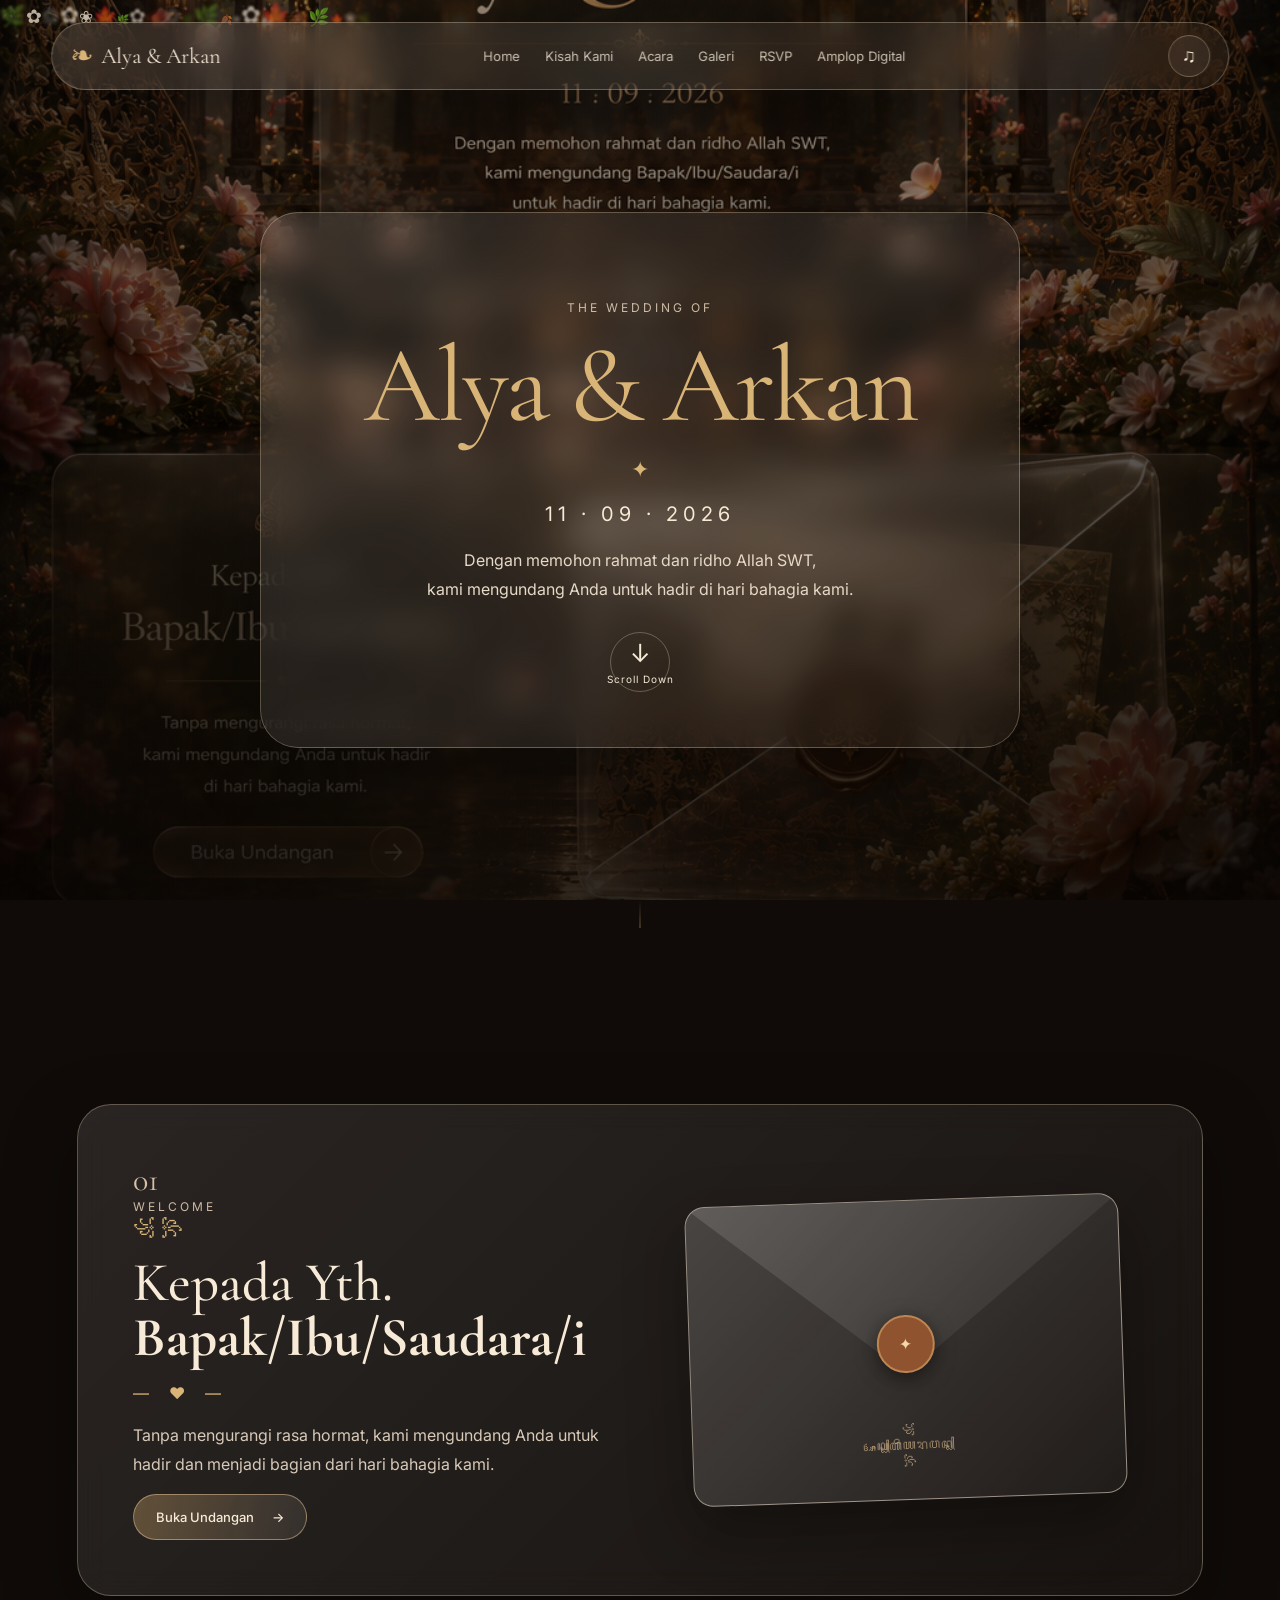
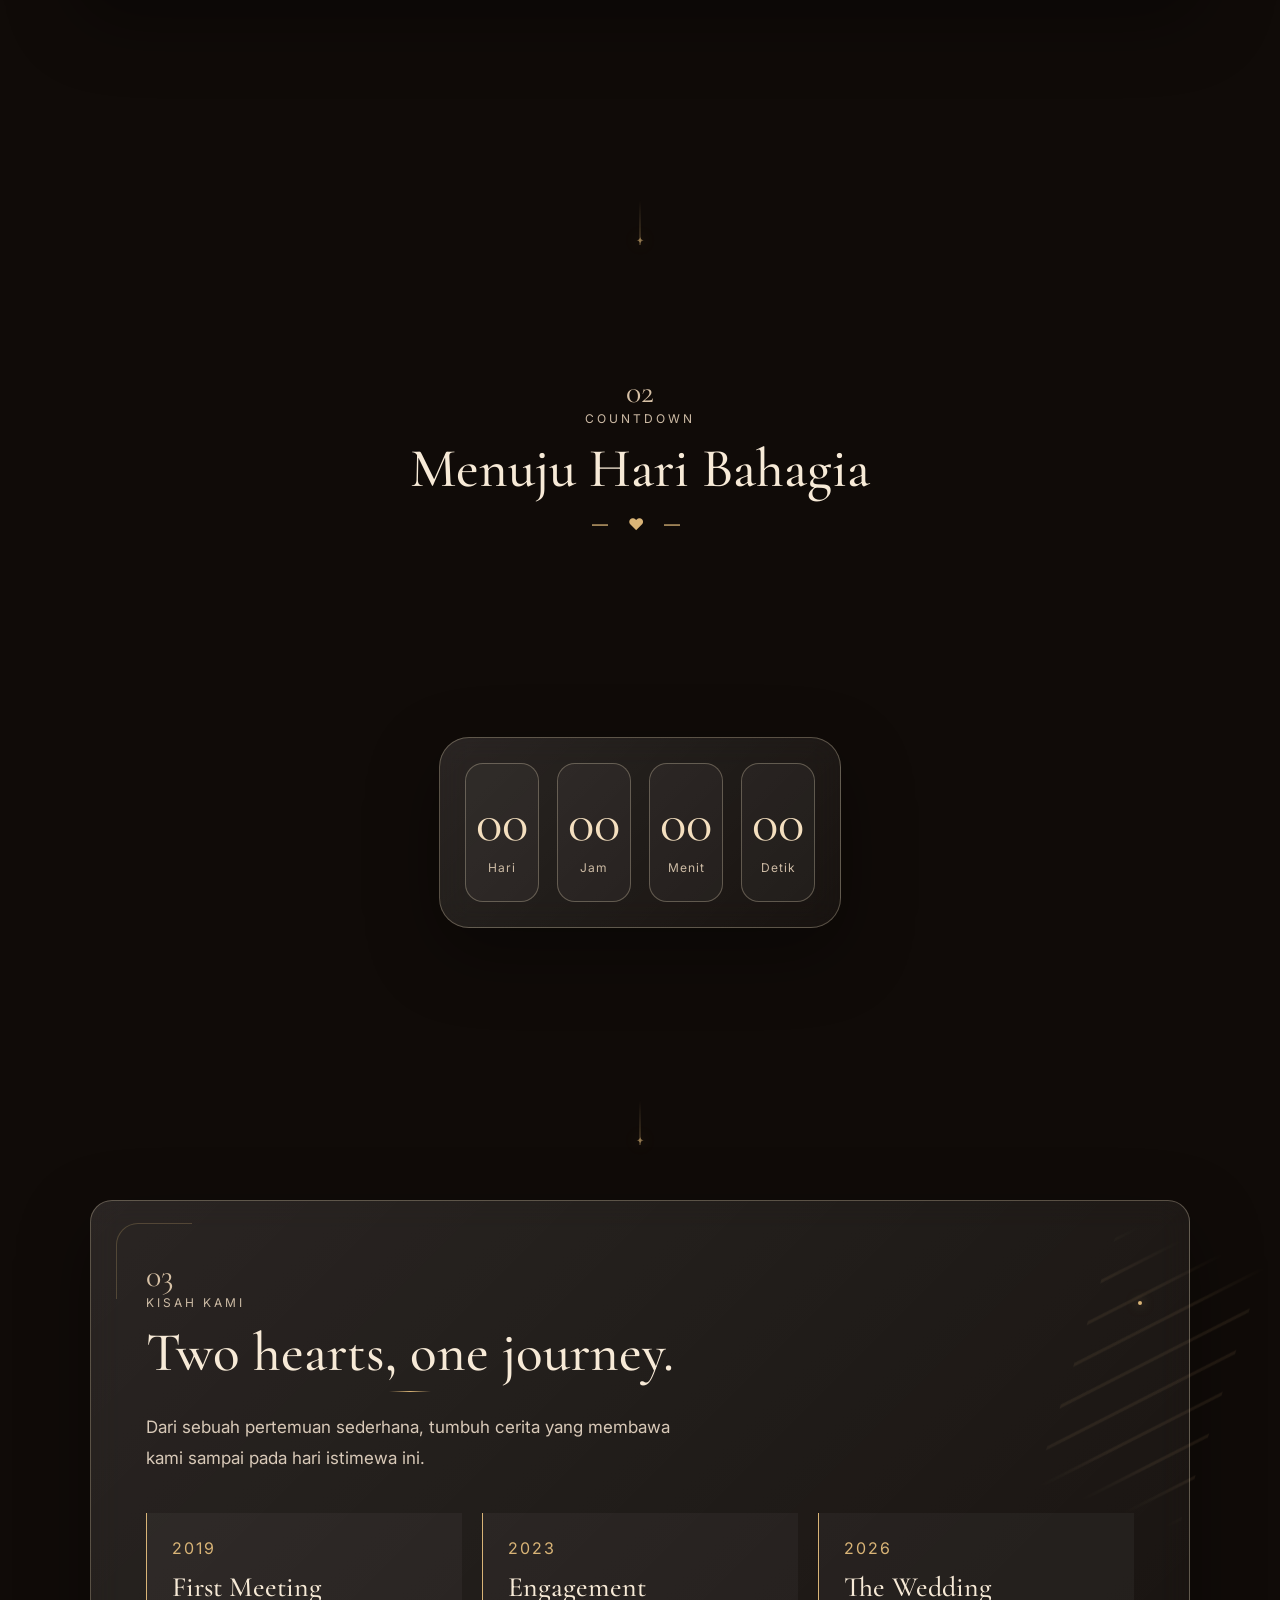
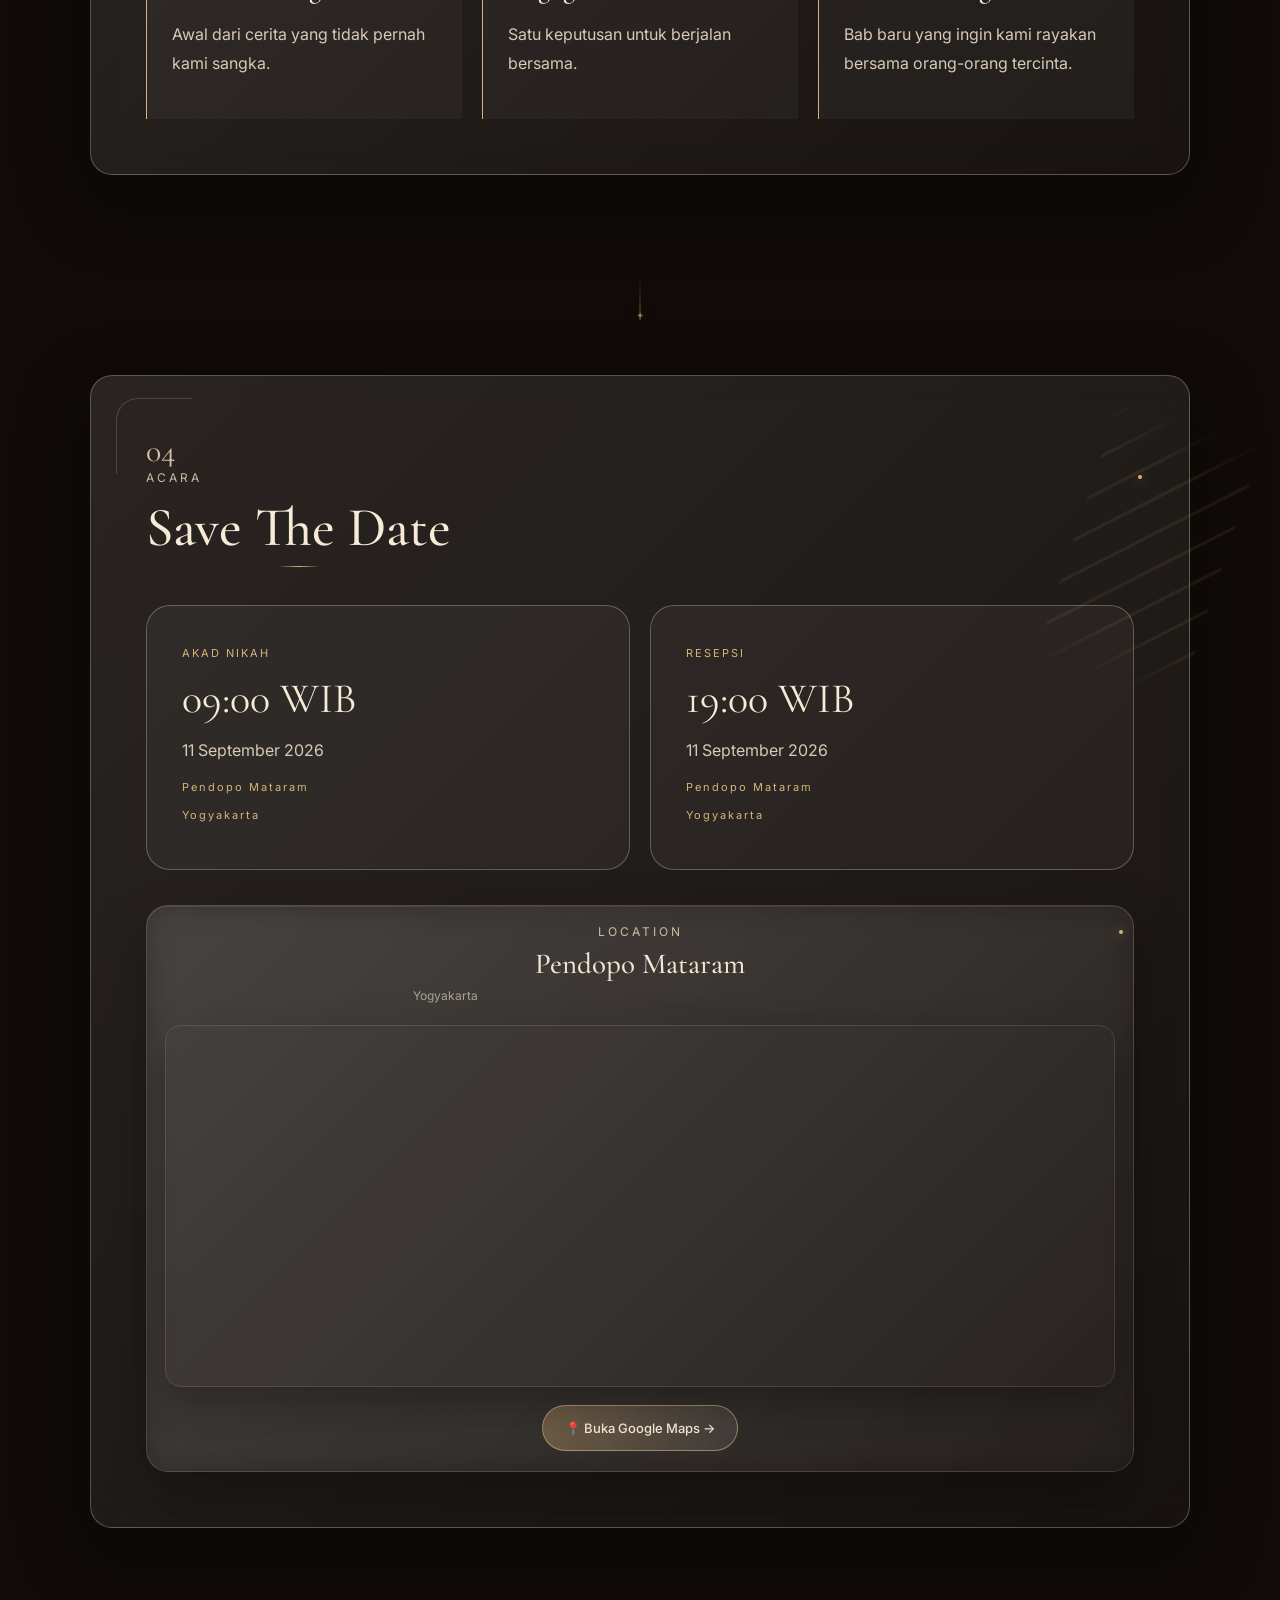
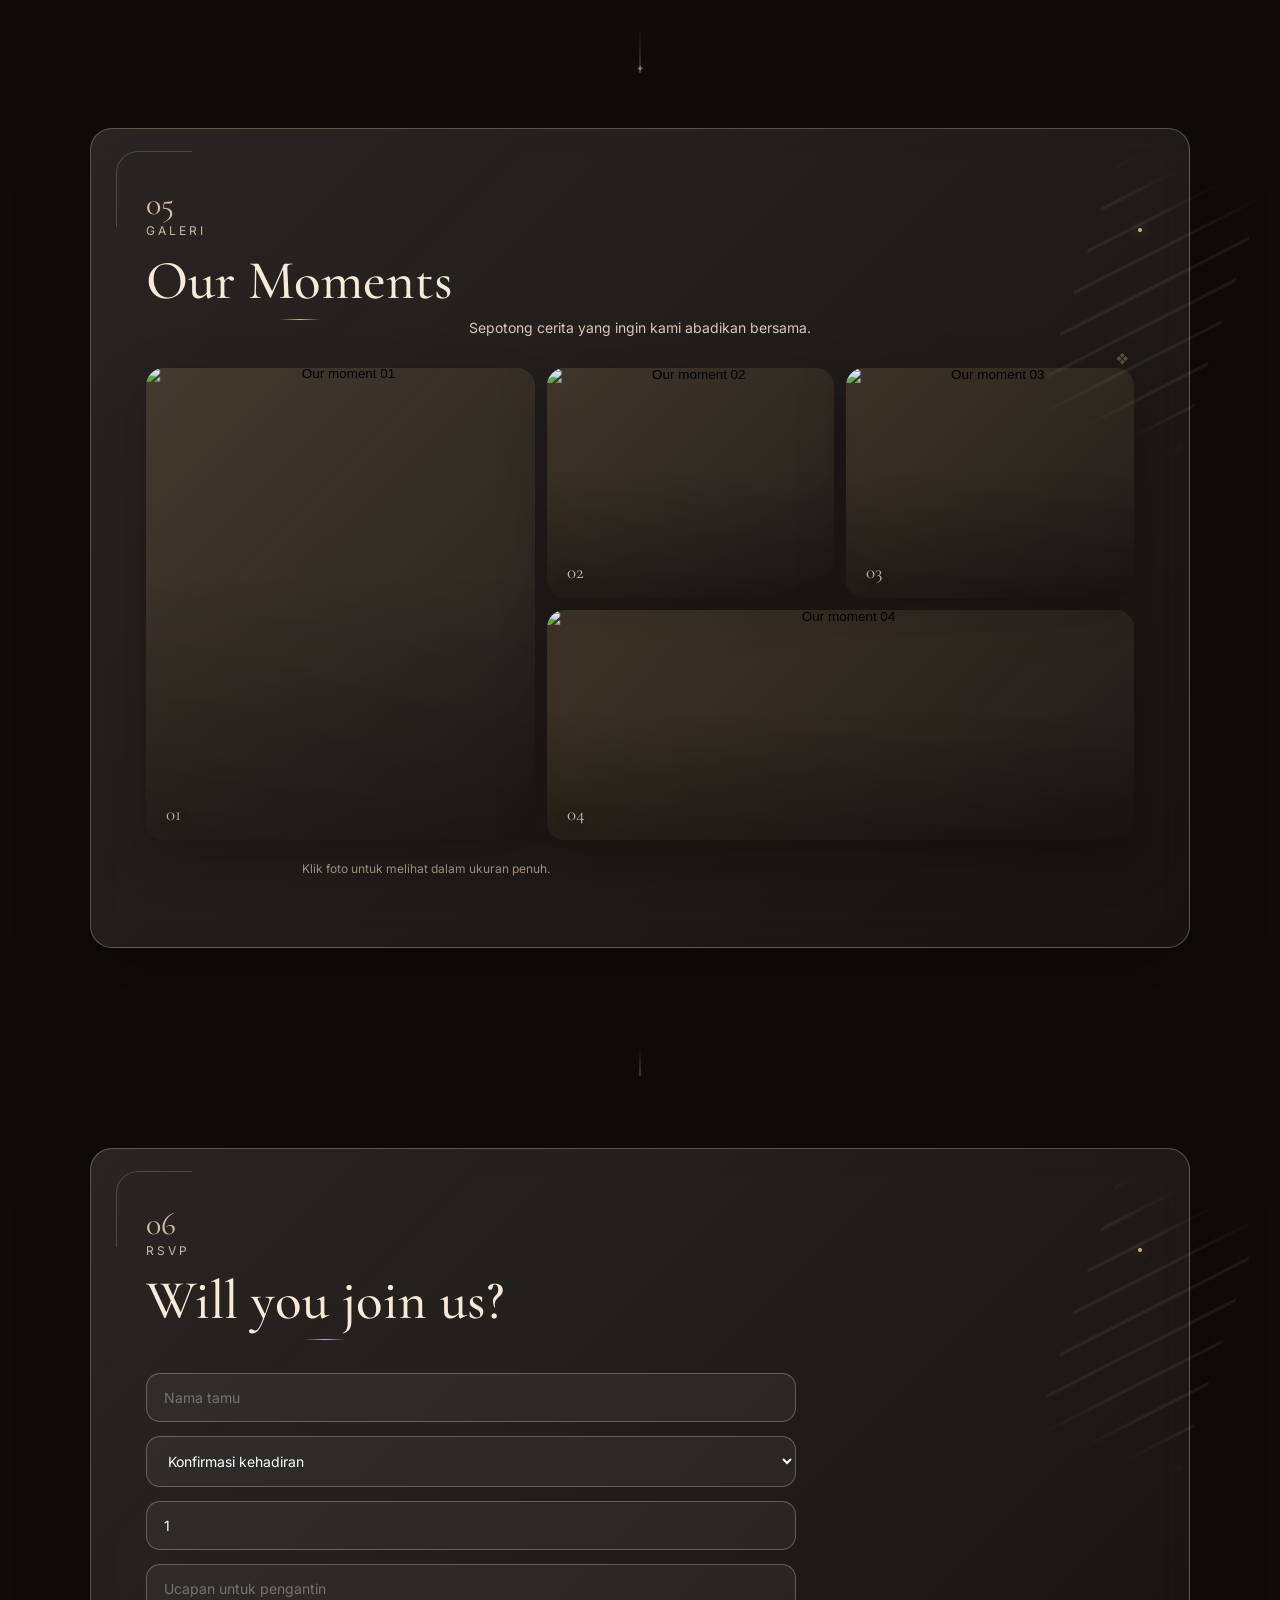
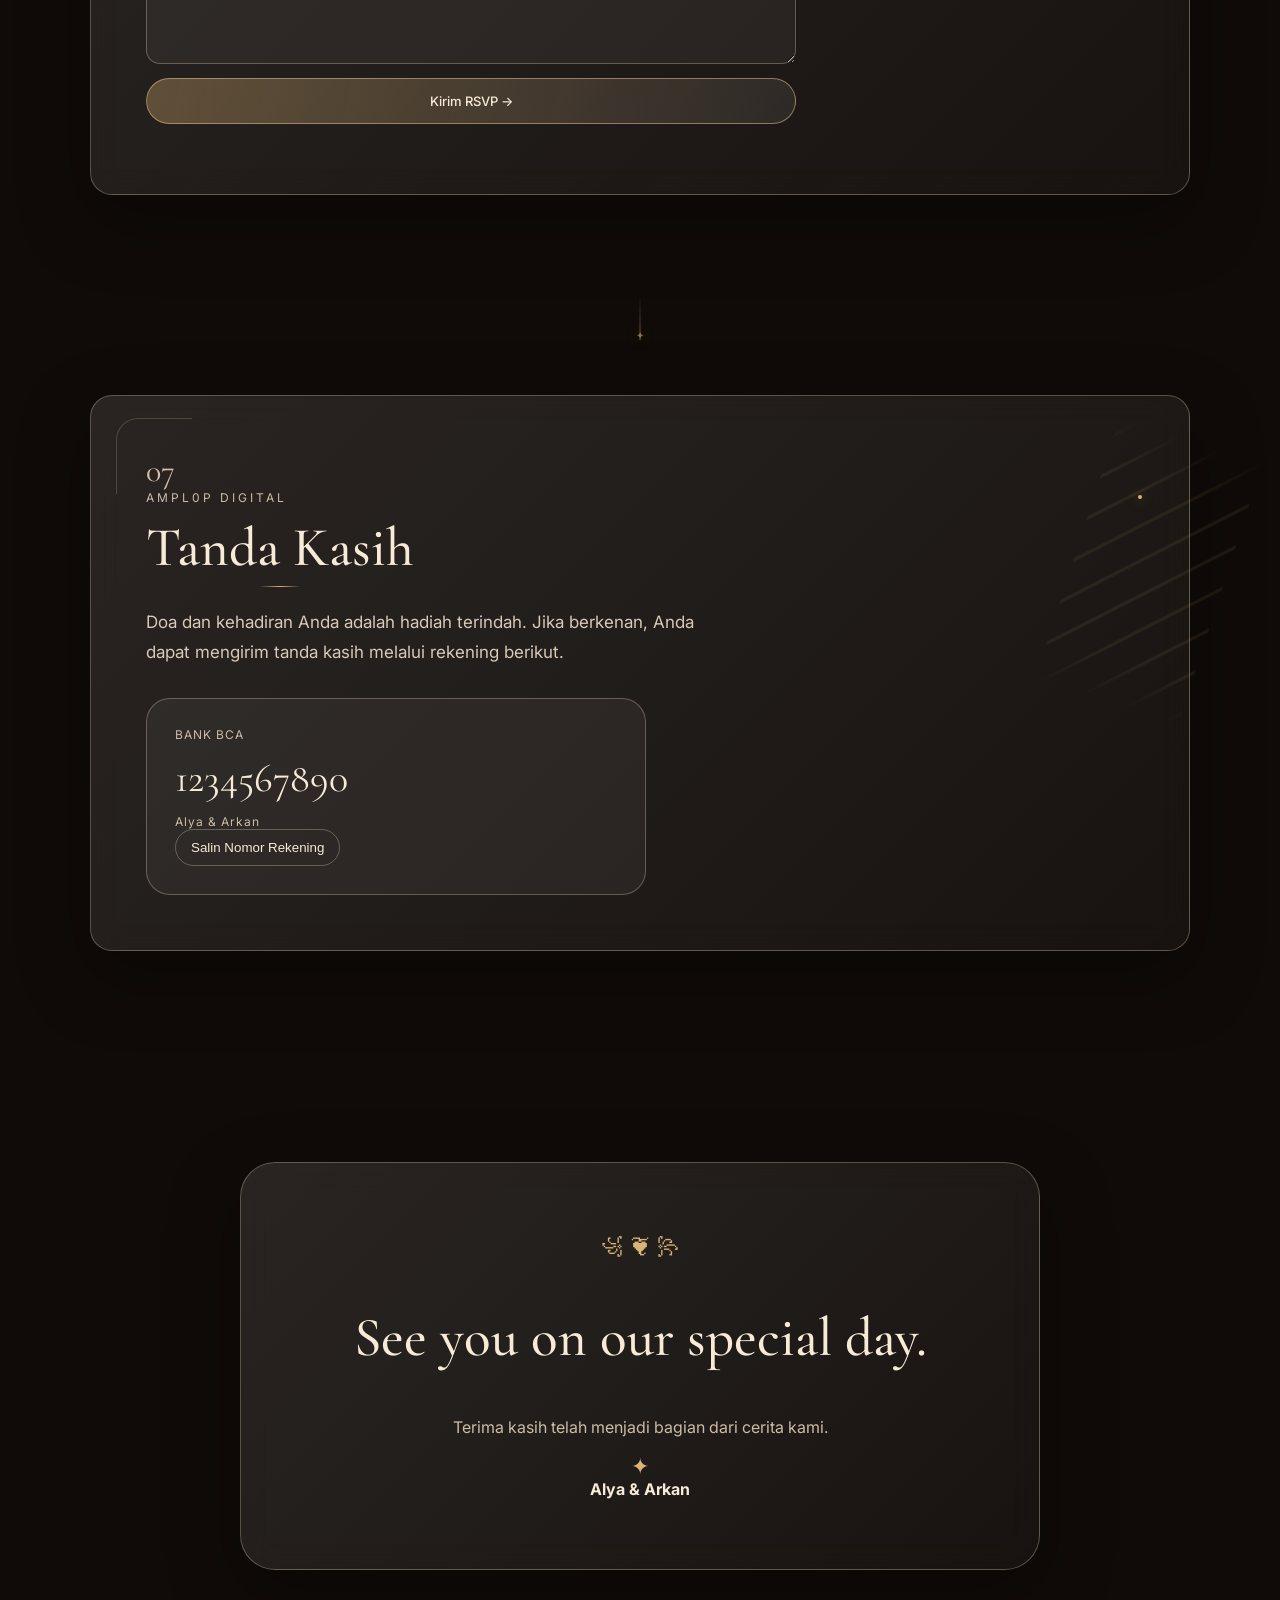
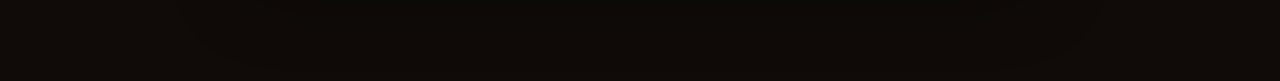
==== index.html @ fae0870b "Initial wedding invitation" ====
<!DOCTYPE html>
<html lang="id">
<head>
  <meta charset="UTF-8" />
  <meta name="viewport" content="width=device-width, initial-scale=1.0" />
  <meta name="theme-color" content="#17100c" />
  <title id="pageTitle">Alya & Arkan — Wedding Invitation</title>
  <link rel="preconnect" href="https://fonts.googleapis.com">
  <link rel="preconnect" href="https://fonts.gstatic.com" crossorigin>
  <link href="https://fonts.googleapis.com/css2?family=Cormorant+Garamond:wght@400;500;600;700&family=Inter:wght@300;400;500;600&display=swap" rel="stylesheet">
  <link rel="stylesheet" href="style.css" />
</head>
<body>
  <div id="petals" aria-hidden="true"></div>

  <header class="topbar glass">
    <a class="brand" href="#home" aria-label="Home">
      <span class="brand-mark">❧</span>
      <span id="navCouple">Alya & Arkan</span>
    </a>
    <nav>
      <a href="#home">Home</a>
      <a href="#story">Kisah Kami</a>
      <a href="#event">Acara</a>
      <a href="#gallery">Galeri</a>
      <a href="#rsvp">RSVP</a>
      <a href="#gift">Amplop Digital</a>
    </nav>
    <button id="musicBtn" class="round-btn" type="button" aria-label="Putar musik">♫</button>
  </header>

  <main>
    <section id="home" class="hero section-shell">
      <div class="hero-overlay"></div>
      <div class="glass hero-card reveal">
        <p class="eyebrow">THE WEDDING OF</p>
        <h1><span id="brideName">Alya</span> <span>&amp;</span> <span id="groomName">Arkan</span></h1>
        <div class="ornament">✦</div>
        <p class="date" id="heroDate">11 · 09 · 2026</p>
        <p class="hero-copy">Dengan memohon rahmat dan ridho Allah SWT,<br>kami mengundang Anda untuk hadir di hari bahagia kami.</p>
        <a href="#welcome" class="scroll-btn">↓<small>Scroll Down</small></a>
      </div>
    </section>

    <section id="welcome" class="section-shell section-pad">
      <div class="glass welcome-card reveal">
        <div class="welcome-copy">
          <span class="section-no">01</span>
          <span class="section-label">WELCOME</span>
          <div class="javanese-flourish">꧁ ꧂</div>
          <h2>Kepada Yth.<br><strong id="guestNameDisplay">Bapak/Ibu/Saudara/i</strong></h2>
          <div class="line-heart">— ♥ —</div>
          <p id="guestGreeting">Tanpa mengurangi rasa hormat, kami mengundang Anda untuk hadir dan menjadi bagian dari hari bahagia kami.</p>
          <button id="openInvitation" class="gold-btn">Buka Undangan <span>→</span></button>
        </div>
        <div class="envelope-wrap">
          <div class="envelope">
            <div class="wax">✦</div>
            <div class="envelope-flap"></div>
            <div class="wayang-stamp">꧁<br>ꦄꦏ꧀ꦭꦶꦪꦫꦮꦤ꧀<br>꧂</div>
          </div>
        </div>
      </div>
    </section>

    <section id="countdown" class="section-shell section-pad">
      <div class="section-heading reveal">
        <span class="section-no">02</span>
        <span class="section-label">COUNTDOWN</span>
        <h2>Menuju Hari Bahagia</h2>
        <div class="line-heart">— ♥ —</div>
      </div>
      <div class="countdown glass reveal">
        <div><strong id="days">126</strong><span>Hari</span></div>
        <div><strong id="hours">08</strong><span>Jam</span></div>
        <div><strong id="minutes">34</strong><span>Menit</span></div>
        <div><strong id="seconds">56</strong><span>Detik</span></div>
      </div>
    </section>

    <section id="story" class="content-section section-pad">
      <div class="glass content-card reveal">
        <span class="section-no">03</span>
        <span class="section-label">KISAH KAMI</span>
        <h2>Two hearts, one journey.</h2>
        <p class="lead">Dari sebuah pertemuan sederhana, tumbuh cerita yang membawa kami sampai pada hari istimewa ini.</p>
        <div class="timeline">
          <article><span>2019</span><h3>First Meeting</h3><p>Awal dari cerita yang tidak pernah kami sangka.</p></article>
          <article><span>2023</span><h3>Engagement</h3><p>Satu keputusan untuk berjalan bersama.</p></article>
          <article><span>2026</span><h3>The Wedding</h3><p>Bab baru yang ingin kami rayakan bersama orang-orang tercinta.</p></article>
        </div>
      </div>
    </section>

    <section id="event" class="content-section section-pad">
  <div class="glass content-card reveal">

    <span class="section-no">04</span>
    <span class="section-label">ACARA</span>

    <h2>Save The Date</h2>

    <div class="event-grid">

      <div class="event-box">
        <span>AKAD NIKAH</span>

        <strong id="akadTimeDisplay">
          09:00 WIB
        </strong>

        <p id="akadDateDisplay">
          11 September 2026
        </p>

        <p>
          <span id="venueName">
            Pendopo Mataram
          </span>
          <br>

          <span id="cityName">
            Yogyakarta
          </span>
        </p>
      </div>


      <div class="event-box">
        <span>RESEPSI</span>

        <strong id="receptionTimeDisplay">
          19:00 WIB
        </strong>

        <p id="receptionDateDisplay">
          11 September 2026
        </p>

        <p>
          <span id="venueName2">
            Pendopo Mataram
          </span>
          <br>

          <span id="cityName2">
            Yogyakarta
          </span>
        </p>
      </div>

    </div>


    <!-- GOOGLE MAPS -->

    <div class="map-card">

      <div class="map-title">

        <span class="section-label">
          LOCATION
        </span>

        <h3 id="mapVenueName">
          Pendopo Mataram
        </h3>

        <p id="mapCityName">
          Yogyakarta
        </p>

      </div>


      <div class="map-frame">

        <iframe
          id="weddingMap"
          src="https://www.google.com/maps?q=Pendopo%20Mataram%20Yogyakarta&output=embed"
          loading="lazy"
          allowfullscreen
          referrerpolicy="no-referrer-when-downgrade">
        </iframe>

      </div>


      <button
        id="mapsBtn"
        class="gold-btn map-button"
        type="button">
        📍 Buka Google Maps →
      </button>

    </div>

  </div>
</section>

    <section id="gallery" class="content-section section-pad">
  <div class="glass content-card reveal">

    <span class="section-no">05</span>
    <span class="section-label">GALERI</span>

    <h2>Our Moments</h2>

    <p class="gallery-intro">
      Sepotong cerita yang ingin kami abadikan bersama.
    </p>

    <div class="gallery-grid">

      <button
        class="gallery-item gallery-photo tall"
        type="button"
        data-gallery="0"
        aria-label="Buka foto 01"
      >
        <img src="assets/gallery-1.jpg" alt="Our moment 01">
        <span class="gallery-number">01</span>
        <span class="gallery-open">↗</span>
      </button>

      <button
        class="gallery-item gallery-photo"
        type="button"
        data-gallery="1"
        aria-label="Buka foto 02"
      >
        <img src="assets/gallery-2.jpg" alt="Our moment 02">
        <span class="gallery-number">02</span>
        <span class="gallery-open">↗</span>
      </button>

      <button
        class="gallery-item gallery-photo"
        type="button"
        data-gallery="2"
        aria-label="Buka foto 03"
      >
        <img src="assets/gallery-3.jpg" alt="Our moment 03">
        <span class="gallery-number">03</span>
        <span class="gallery-open">↗</span>
      </button>

      <button
        class="gallery-item gallery-photo wide"
        type="button"
        data-gallery="3"
        aria-label="Buka foto 04"
      >
        <img src="assets/gallery-4.jpg" alt="Our moment 04">
        <span class="gallery-number">04</span>
        <span class="gallery-open">↗</span>
      </button>

    </div>

    <p class="hint gallery-hint">
      Klik foto untuk melihat dalam ukuran penuh.
    </p>

  </div>
</section>

<!-- GALLERY LIGHTBOX -->
<div id="galleryLightbox" class="gallery-lightbox" aria-hidden="true">

  <button
    class="gallery-close"
    id="galleryClose"
    type="button"
    aria-label="Tutup galeri"
  >
    ×
  </button>

  <button
    class="gallery-nav gallery-prev"
    id="galleryPrev"
    type="button"
    aria-label="Foto sebelumnya"
  >
    ‹
  </button>

  <div class="gallery-lightbox-content">

    <img
      id="galleryLightboxImage"
      src=""
      alt="Foto undangan"
    >

    <div class="gallery-counter">
      <span id="galleryCurrent">01</span>
      <span>/</span>
      <span id="galleryTotal">04</span>
    </div>

  </div>

  <button
    class="gallery-nav gallery-next"
    id="galleryNext"
    type="button"
    aria-label="Foto berikutnya"
  >
    ›
  </button>

</div>

    <section id="rsvp" class="content-section section-pad">
      <div class="glass content-card reveal">
        <span class="section-no">06</span>
        <span class="section-label">RSVP</span>
        <h2>Will you join us?</h2>
        <form id="rsvpForm" class="rsvp-form">
          <input
  required
  id="guestName"
  type="text"
  placeholder="Nama tamu"
/>
          <select required id="attendance">
            <option value="">Konfirmasi kehadiran</option>
            <option>Hadir</option>
            <option>Tidak hadir</option>
          </select>
          <input id="guestCount" type="number" min="1" max="10" value="1" placeholder="Jumlah tamu" />
          <textarea id="message" rows="4" placeholder="Ucapan untuk pengantin"></textarea>
          <button class="gold-btn" type="submit">Kirim RSVP →</button>
        </form>
        <div id="rsvpMessage" class="form-message"></div>
      </div>
    </section>

    <section id="gift" class="content-section section-pad">
      <div class="glass content-card reveal">
        <span class="section-no">07</span>
        <span class="section-label">AMPL0P DIGITAL</span>
        <h2>Tanda Kasih</h2>
        <p class="lead">Doa dan kehadiran Anda adalah hadiah terindah. Jika berkenan, Anda dapat mengirim tanda kasih melalui rekening berikut.</p>
        <div class="bank-card">
          <span id="bankNameDisplay">BANK BCA</span>
          <strong id="accountNumber">1234567890</strong>
          <small id="bankHolderDisplay">Alya & Arkan</small>
          <button class="copy-btn" onclick="copyAccount()">Salin Nomor Rekening</button>
        </div>
      </div>
    </section>

    <section class="closing section-shell">
      <div class="glass closing-card reveal">
        <div class="javanese-flourish">꧁ ❦ ꧂</div>
        <h2>See you on our special day.</h2>
        <p>Terima kasih telah menjadi bagian dari cerita kami.</p>
        <div class="ornament">✦</div>
        <strong id="closingCouple">
  Alya & Arkan
</strong>
      </div>
    </section>
  </main>

  <audio id="weddingAudio" loop preload="none">
    <source src="" type="audio/mpeg">
  </audio>
  <div id="toast" class="toast"></div>
  <script src="script.js"></script>
</body>
</html>
---- style.css ----
:root{
  --bg:#120d09;--glass:rgba(32,23,17,.48);--line:rgba(255,235,205,.28);
  --gold:#d9b477;--cream:#f7ead7;--muted:#cdbba5;--shadow:0 25px 70px rgba(0,0,0,.35)
}
*{box-sizing:border-box}html{scroll-behavior:smooth}body{margin:0;background:#100b08;color:var(--cream);font-family:Inter,sans-serif;overflow-x:hidden}
body:before{content:"";position:fixed;inset:0;background:linear-gradient(rgba(12,8,5,.18),rgba(12,8,5,.62)),url("assets/javanese-wedding-bg.png") center/cover fixed;z-index:-3}
body:after{content:"";position:fixed;inset:0;background:radial-gradient(circle at 50% 20%,transparent 0 25%,rgba(0,0,0,.45) 100%);z-index:-2;pointer-events:none}
a{color:inherit;text-decoration:none}.glass{background:linear-gradient(135deg,rgba(255,255,255,.11),rgba(255,255,255,.035));border:1px solid var(--line);box-shadow:var(--shadow);backdrop-filter:blur(16px);-webkit-backdrop-filter:blur(16px)}
.topbar{position:fixed;z-index:20;top:22px;left:50%;transform:translateX(-50%);width:min(92%,1180px);padding:12px 18px;border-radius:999px;display:flex;align-items:center;gap:28px}
.brand{display:flex;align-items:center;gap:8px;font-family:"Cormorant Garamond";font-size:22px;white-space:nowrap}.brand-mark{color:var(--gold);font-size:28px}
nav{display:flex;justify-content:center;gap:25px;flex:1;font-size:13px;color:#e9ddcc}nav a{opacity:.84;transition:.25s}nav a:hover{color:var(--gold);opacity:1}
.round-btn{width:42px;height:42px;border-radius:50%;border:1px solid var(--line);background:rgba(255,255,255,.06);color:var(--cream);font-size:19px;cursor:pointer}
.section-shell{min-height:100vh;position:relative;display:grid;place-items:center}.hero{padding:130px 20px 70px;background:linear-gradient(180deg,rgba(8,5,3,.08),rgba(8,5,3,.28))}
.hero-overlay{position:absolute;inset:0;background:radial-gradient(circle at center,transparent 15%,rgba(12,7,4,.2) 70%,rgba(8,5,3,.45))}
.hero-card{position:relative;width:min(760px,92vw);padding:75px 35px 55px;text-align:center;border-radius:38px;animation:float 6s ease-in-out infinite}
.eyebrow,.section-label,.section-no{display:block;letter-spacing:3px;font-size:12px;color:var(--muted)}h1,h2,h3{font-family:"Cormorant Garamond",serif;font-weight:500}
h1{font-size:clamp(64px,9vw,108px);line-height:.85;margin:25px 0 24px;letter-spacing:-3px}h1 span{color:var(--gold);font-weight:400}
.ornament,.javanese-flourish{color:var(--gold);font-size:22px}.date{font-size:20px;letter-spacing:5px}.hero-copy{color:#e6d9c7;line-height:1.8}
.scroll-btn{margin:28px auto 0;width:60px;height:60px;border:1px solid var(--line);border-radius:50%;display:flex;flex-direction:column;align-items:center;justify-content:center;font-size:25px;transition:.3s}.scroll-btn:hover{background:rgba(255,255,255,.12)}.scroll-btn small{font:10px Inter;letter-spacing:1px;margin-top:5px;white-space:nowrap}
.section-pad{padding:100px 6vw}.welcome-card{max-width:1200px;margin:auto;border-radius:34px;padding:55px;display:grid;grid-template-columns:1fr 1fr;gap:50px;align-items:center}
.section-no{font-family:"Cormorant Garamond";font-size:32px;letter-spacing:0;color:#d7c1a6}.welcome-copy h2,.content-card h2,.section-heading h2{font-size:55px;line-height:1;margin:15px 0}.welcome-copy p,.content-card p{color:#d8c9b8;line-height:1.8;max-width:560px}.line-heart{color:var(--gold);letter-spacing:8px;margin:18px 0}
.gold-btn{border:1px solid rgba(236,202,155,.5);border-radius:999px;padding:14px 22px;background:linear-gradient(100deg,rgba(214,173,111,.35),rgba(255,255,255,.08));color:var(--cream);cursor:pointer;font:500 13px Inter;transition:.3s}.gold-btn:hover{transform:translateY(-2px);box-shadow:0 10px 30px rgba(205,160,94,.2)}.gold-btn span{margin-left:15px}
.envelope-wrap{min-height:330px;display:grid;place-items:center}.envelope{width:min(500px,90%);height:300px;border:1px solid rgba(255,240,220,.5);border-radius:20px;position:relative;transform:rotate(-2deg);background:linear-gradient(135deg,rgba(255,255,255,.18),rgba(255,255,255,.03));box-shadow:0 25px 60px rgba(0,0,0,.35);overflow:hidden}.envelope:before,.envelope:after{content:"";position:absolute;bottom:0;width:72%;height:1px;background:rgba(255,240,220,.35)}.envelope:before{left:-4%;transform:rotate(28deg);transform-origin:left}.envelope:after{right:-4%;transform:rotate(-28deg);transform-origin:right}.envelope-flap{position:absolute;left:0;right:0;top:0;height:58%;background:linear-gradient(135deg,rgba(255,255,255,.13),rgba(255,255,255,.03));clip-path:polygon(0 0,100% 0,50% 100%)}.wax{position:absolute;z-index:2;left:50%;top:48%;transform:translate(-50%,-50%);width:58px;height:58px;border-radius:50%;background:#8f542f;color:#f5d8a9;display:grid;place-items:center;border:2px solid #bd8552;box-shadow:0 5px 20px #0008}.wayang-stamp{position:absolute;bottom:30px;left:50%;transform:translateX(-50%);text-align:center;color:rgba(229,196,149,.7);font-size:13px;line-height:1.2}
.section-heading{text-align:center;margin-bottom:40px}.section-heading h2{margin-bottom:8px}.countdown{max-width:1000px;margin:auto;padding:25px;display:grid;grid-template-columns:repeat(4,1fr);gap:18px;border-radius:30px}.countdown>div{padding:25px 10px;text-align:center;border:1px solid var(--line);border-radius:18px;background:rgba(255,255,255,.04)}.countdown strong{display:block;font:55px "Cormorant Garamond";color:#f4dfbf}.countdown span{font-size:12px;color:var(--muted);letter-spacing:1px}
.content-section{min-height:80vh;display:grid;place-items:center}.content-card{max-width:1100px;width:100%;padding:55px;border-radius:34px}.lead{font-size:17px}.timeline{display:grid;grid-template-columns:repeat(3,1fr);gap:20px;margin-top:40px}.timeline article{padding:25px;border-left:1px solid var(--gold);background:rgba(255,255,255,.04)}.timeline span{color:var(--gold);letter-spacing:2px}.timeline h3{font-size:28px;margin:12px 0}.event-grid{display:grid;grid-template-columns:1fr 1fr;gap:20px;margin:35px 0}.event-box{padding:35px;border:1px solid var(--line);border-radius:24px;background:rgba(255,255,255,.045)}.event-box span{font-size:11px;letter-spacing:2px;color:var(--gold)}.event-box strong{display:block;font:42px "Cormorant Garamond";margin:12px 0}.event-box p{margin:6px 0}
.gallery-grid{display:grid;grid-template-columns:1fr 1fr;grid-auto-rows:230px;gap:15px;margin-top:35px}.gallery-item{border-radius:22px;border:1px solid var(--line);background:linear-gradient(135deg,rgba(197,148,93,.3),rgba(255,255,255,.03)),url("assets/javanese-wedding-bg.png") center/cover;position:relative;overflow:hidden}.gallery-item:after{content:"";position:absolute;inset:0;background:linear-gradient(transparent,rgba(0,0,0,.55))}.gallery-item span{position:absolute;z-index:1;left:20px;bottom:15px;color:#fff}.gallery-item.tall{grid-row:span 2}.gallery-item.wide{grid-column:span 2}.hint{font-size:12px!important;color:#aa9b89!important;margin-top:18px}
.rsvp-form{display:grid;gap:14px;max-width:650px;margin-top:30px}.rsvp-form input,.rsvp-form select,.rsvp-form textarea{width:100%;padding:15px 17px;border:1px solid var(--line);border-radius:14px;background:rgba(255,255,255,.05);color:#fff;outline:none;font:14px Inter}.rsvp-form option{color:#111}.form-message{margin-top:15px;color:#d9b477}
.bank-card{max-width:500px;margin-top:30px;padding:28px;border:1px solid var(--line);border-radius:24px;background:rgba(255,255,255,.05)}.bank-card span,.bank-card small{display:block;color:var(--muted);font-size:12px;letter-spacing:1px}.bank-card strong{display:block;font:40px "Cormorant Garamond";margin:12px 0}.copy-btn{border:1px solid var(--line);background:transparent;color:var(--cream);padding:10px 15px;border-radius:999px;cursor:pointer}
.closing{min-height:70vh;padding:60px 20px}.closing-card{text-align:center;padding:70px 30px;border-radius:35px;width:min(800px,92vw)}.closing-card h2{font-size:55px}.closing-card p{color:var(--muted)}
#petals{position:fixed;inset:0;pointer-events:none;z-index:10;overflow:hidden}.petal{position:absolute;top:-30px;width:12px;height:20px;border-radius:80% 20% 80% 20%;background:linear-gradient(135deg,#efb6a6,#d69a70);opacity:.8;filter:blur(.1px);animation:fall linear forwards}
@keyframes fall{to{transform:translate3d(var(--x),110vh,0) rotate(var(--r));opacity:0}}@keyframes float{0%,100%{transform:translateY(0)}50%{transform:translateY(-7px)}}
.reveal{opacity:0;transform:translateY(30px);transition:opacity .8s ease,transform .8s ease}.reveal.show{opacity:1;transform:none}.toast{position:fixed;bottom:25px;left:50%;transform:translate(-50%,20px);background:#20150f;border:1px solid var(--line);padding:13px 18px;border-radius:999px;opacity:0;pointer-events:none;transition:.3s;z-index:50}.toast.show{opacity:1;transform:translate(-50%,0)}
@media(max-width:800px){.topbar{top:10px}.topbar nav{display:none}.topbar{justify-content:space-between}.welcome-card,.event-grid,.timeline{grid-template-columns:1fr}.welcome-card,.content-card{padding:30px}.countdown{grid-template-columns:repeat(2,1fr)}h1{font-size:58px}.welcome-copy h2,.content-card h2,.section-heading h2,.closing-card h2{font-size:42px}.gallery-grid{grid-template-columns:1fr;grid-auto-rows:210px}.gallery-item.tall,.gallery-item.wide{grid-row:auto;grid-column:auto}.hero-card{padding:55px 20px 40px}}

/* =========================================================
   PREMIUM GALLERY
   ========================================================= */

.gallery-intro {
  max-width: 520px;
  margin: -8px auto 28px;
  text-align: center;
  color: rgba(245, 230, 208, 0.65);
  font-size: 14px;
  line-height: 1.8;
}

.gallery-grid {
  display: grid;
  grid-template-columns: 1.15fr 0.85fr 0.85fr;
  grid-template-rows: 230px 230px;
  gap: 12px;
  margin-top: 28px;
}

.gallery-photo {
  position: relative;
  display: block;
  width: 100%;
  height: 100%;
  min-height: 0;
  padding: 0;
  border: 0;
  overflow: hidden;
  cursor: pointer;

  border-radius: 18px;

  background:
    linear-gradient(
      135deg,
      rgba(217, 180, 119, 0.16),
      rgba(255, 255, 255, 0.03)
    );

  box-shadow:
    0 18px 50px rgba(0, 0, 0, 0.25);

  isolation: isolate;
}

.gallery-photo.tall {
  grid-row: span 2;
}

.gallery-photo.wide {
  grid-column: span 2;
}

.gallery-photo::after {
  content: "";
  position: absolute;
  inset: 0;

  background:
    linear-gradient(
      180deg,
      transparent 45%,
      rgba(0, 0, 0, 0.55)
    );

  opacity: 0.6;
  transition: opacity 0.5s ease;

  z-index: 2;
}

.gallery-photo img {
  width: 100%;
  height: 100%;
  object-fit: cover;

  display: block;

  transform: scale(1.01);

  transition:
    transform 0.8s cubic-bezier(.2,.7,.2,1),
    filter 0.8s ease;
}

.gallery-photo:hover img {
  transform: scale(1.09);
  filter: saturate(1.08) contrast(1.03);
}

.gallery-photo:hover::after {
  opacity: 0.9;
}

.gallery-number {
  position: absolute;

  left: 18px;
  bottom: 16px;

  z-index: 4;

  color: #f8ead5;

  font-family: "Cormorant Garamond", serif;
  font-size: 19px;

  text-shadow:
    0 2px 12px rgba(0, 0, 0, 0.5);
}

.gallery-open {
  position: absolute;

  right: 15px;
  bottom: 13px;

  width: 34px;
  height: 34px;

  display: grid;
  place-items: center;

  border-radius: 50%;

  color: #fff;
  background: rgba(255,255,255,0.12);

  border: 1px solid rgba(255,255,255,0.2);

  backdrop-filter: blur(10px);

  z-index: 4;

  opacity: 0;
  transform: translateY(8px);

  transition:
    opacity 0.4s ease,
    transform 0.4s ease;
}

.gallery-photo:hover .gallery-open {
  opacity: 1;
  transform: translateY(0);
}

.gallery-hint {
  text-align: center;
  margin-top: 18px;
}

/* =========================================================
   LIGHTBOX
   ========================================================= */

.gallery-lightbox {
  position: fixed;
  inset: 0;

  display: flex;
  align-items: center;
  justify-content: center;

  padding: 30px;

  background:
    rgba(8, 5, 3, 0.88);

  backdrop-filter: blur(18px);
  -webkit-backdrop-filter: blur(18px);

  opacity: 0;
  visibility: hidden;

  transition:
    opacity 0.35s ease,
    visibility 0.35s ease;

  z-index: 9999;
}

.gallery-lightbox.active {
  opacity: 1;
  visibility: visible;
}

.gallery-lightbox-content {
  position: relative;

  max-width: min(900px, 82vw);
  max-height: 85vh;

  display: flex;
  flex-direction: column;
  align-items: center;
}

#galleryLightboxImage {
  max-width: 100%;
  max-height: 78vh;

  object-fit: contain;

  border-radius: 14px;

  box-shadow:
    0 30px 100px rgba(0, 0, 0, 0.6);

  transform: scale(0.94);

  transition:
    transform 0.45s cubic-bezier(.2,.8,.2,1);
}

.gallery-lightbox.active #galleryLightboxImage {
  transform: scale(1);
}

.gallery-close {
  position: absolute;

  top: 22px;
  right: 28px;

  width: 46px;
  height: 46px;

  border-radius: 50%;

  border: 1px solid rgba(255,255,255,0.2);

  background: rgba(255,255,255,0.08);

  color: white;

  font-size: 30px;
  line-height: 1;

  cursor: pointer;

  backdrop-filter: blur(10px);

  z-index: 10;
}

.gallery-nav {
  position: absolute;

  top: 50%;

  width: 50px;
  height: 50px;

  border-radius: 50%;

  transform: translateY(-50%);

  border: 1px solid rgba(255,255,255,0.2);

  background: rgba(255,255,255,0.08);

  color: white;

  font-family: serif;
  font-size: 35px;

  display: grid;
  place-items: center;

  cursor: pointer;

  backdrop-filter: blur(10px);

  transition:
    background 0.3s ease,
    transform 0.3s ease;
}

.gallery-nav:hover {
  background: rgba(217,180,119,0.2);
}

.gallery-prev {
  left: 25px;
}

.gallery-next {
  right: 25px;
}

.gallery-counter {
  margin-top: 13px;

  color: rgba(255,255,255,0.7);

  font-size: 12px;
  letter-spacing: 3px;
}

/* =========================================================
   MOBILE
   ========================================================= */

@media (max-width: 700px) {

  .gallery-grid {
    grid-template-columns: 1fr 1fr;
    grid-template-rows: 210px 170px 210px;

    gap: 9px;
  }

  .gallery-photo.tall {
    grid-row: span 2;
  }

  .gallery-photo.wide {
    grid-column: span 2;
  }

  .gallery-open {
    opacity: 1;
    transform: none;
  }

  .gallery-lightbox {
    padding: 15px;
  }

  .gallery-lightbox-content {
    max-width: 94vw;
  }

  #galleryLightboxImage {
    max-height: 76vh;
  }

  .gallery-prev {
    left: 10px;
  }

  .gallery-next {
    right: 10px;
  }

  .gallery-nav {
    width: 42px;
    height: 42px;
    font-size: 28px;
  }

  .gallery-close {
    top: 15px;
    right: 15px;
  }
}

/* =========================================================
   GLASS SCROLL REVEAL
   ========================================================= */

.content-card.reveal {

  opacity: 0;

  transform:
    translateY(70px)
    scale(.97);

  filter:
    blur(4px);

  transition:
    opacity 1s cubic-bezier(.2,.8,.2,1),
    transform 1s cubic-bezier(.2,.8,.2,1),
    filter 1s ease;

}

.content-card.reveal.glass-visible {

  opacity: 1;

  transform:
    translateY(0)
    scale(1);

  filter:
    blur(0);

}


/* Stagger isi */

.content-card.reveal.glass-visible
.section-label {

  animation:
    glassItemIn
    .7s ease both;

}

.content-card.reveal.glass-visible
h2 {

  animation:
    glassItemIn
    .8s .08s ease both;

}

.content-card.reveal.glass-visible
.gallery-grid {

  animation:
    glassItemIn
    .9s .15s ease both;

}

@keyframes glassItemIn {

  from {

    opacity: 0;

    transform:
      translateY(18px);

  }

  to {

    opacity: 1;

    transform:
      translateY(0);

  }

}


/* Accessibility */

@media (prefers-reduced-motion: reduce) {

  .content-card.reveal {

    opacity: 1;

    transform: none;

    filter: none;

    transition: none;

  }

}

/* =========================================================
   MODERN JAVANESE ORNAMENT
   ========================================================= */

.content-card.glass {
  --java-gold: #d9b477;
}

/* Motif parang abstrak di sisi kartu */

.content-card.glass::after {
  content: "";

  position: absolute;
  right: -35px;
  top: 35px;

  width: 150px;
  height: 280px;

  opacity: .12;

  background:
    repeating-linear-gradient(
      135deg,
      transparent 0,
      transparent 13px,
      rgba(217,180,119,.7) 14px,
      rgba(217,180,119,.7) 16px,
      transparent 17px,
      transparent 31px
    );

  transform:
    rotate(18deg);

  mask-image:
    linear-gradient(
      to bottom,
      transparent,
      black 20%,
      black 80%,
      transparent
    );

  pointer-events: none;

  z-index: 0;
}

/* Ornamen kiri atas */

.content-card.glass::before {
  content: "";

  position: absolute;

  left: 25px;
  top: 22px;

  width: 75px;
  height: 75px;

  border-top:
    1px solid rgba(217,180,119,.35);

  border-left:
    1px solid rgba(217,180,119,.35);

  border-radius:
    22px 0 0 0;

  opacity: .7;

  pointer-events: none;

  z-index: 0;

  animation: none;
}

/* Sudut bawah */

.content-card.glass {
  border-radius: 22px;
}

.content-card.glass .section-label {
  position: relative;
}

/* Titik emas kecil */

.content-card.glass .section-label::after {
  content: "";

  position: absolute;

  width: 4px;
  height: 4px;

  right: -8px;
  top: 50%;

  transform:
    translateY(-50%);

  border-radius: 50%;

  background:
    var(--java-gold);

  box-shadow:
    0 0 12px
    rgba(217,180,119,.7);
}


/* =========================================================
   JAVA DECORATIVE LINES
   ========================================================= */

.section-pad {
  position: relative;
}

.section-pad::before {
  content: "";

  position: absolute;

  top: 0;
  left: 50%;

  width: 1px;
  height: 28px;

  background:
    linear-gradient(
      to bottom,
      transparent,
      rgba(217,180,119,.5)
    );

  transform:
    translateX(-50%);
}


/* =========================================================
   ORNAMENT BETWEEN SECTIONS
   ========================================================= */

.section-pad + .section-pad::before {
  height: 45px;
}

.section-pad + .section-pad::after {
  content: "✦";

  position: absolute;

  top: 34px;
  left: 50%;

  transform:
    translateX(-50%);

  color:
    rgba(217,180,119,.55);

  font-size:
    10px;

  text-shadow:
    0 0 15px
    rgba(217,180,119,.4);
}


/* =========================================================
   JAVA FRAME FOR HEADINGS
   ========================================================= */

.content-card h2 {
  position: relative;

  display: inline-block;
}

.content-card h2::after {
  content: "";

  position: absolute;

  left: 50%;

  bottom: -12px;

  width: 42px;
  height: 1px;

  transform:
    translateX(-50%);

  background:
    linear-gradient(
      90deg,
      transparent,
      var(--java-gold),
      transparent
    );
}


/* =========================================================
   BATIK MICRO PATTERN
   ========================================================= */

.content-card.glass .gallery-grid,
.content-card.glass .event-grid,
.content-card.glass .story-grid {
  position: relative;
}

.content-card.glass .gallery-grid::after {
  content: "❖";

  position: absolute;

  right: 5px;
  top: -17px;

  color:
    rgba(217,180,119,.35);

  font-size:
    12px;

  pointer-events: none;
}


/* =========================================================
   MOBILE
   ========================================================= */

@media (max-width: 700px) {

  .content-card.glass::after {
    right: -55px;
    opacity: .07;
  }

  .content-card.glass::before {
    left: 15px;
    top: 15px;

    width: 55px;
    height: 55px;
  }

  .section-pad::before {
    height: 20px;
  }

}

/* =========================================================
   JAVA HERO DIVIDER
   ========================================================= */

.java-divider {
  display: flex;

  align-items: center;

  justify-content: center;

  gap: 12px;

  margin:
    22px auto 10px;

  width:
    min(230px, 70%);
}

.java-divider span {
  height: 1px;

  flex: 1;

  background:
    linear-gradient(
      90deg,
      transparent,
      rgba(217,180,119,.65)
    );
}

.java-divider span:last-child {
  background:
    linear-gradient(
      90deg,
      rgba(217,180,119,.65),
      transparent
    );
}

.java-divider b {
  color:
    #d9b477;

  font-size:
    12px;

  font-weight:
    400;

  text-shadow:
    0 0 16px
    rgba(217,180,119,.5);

  animation:
    javaDiamond 4s ease-in-out infinite;
}

@keyframes javaDiamond {

  0%,
  100% {
    transform:
      rotate(0deg)
      scale(1);
  }

  50% {
    transform:
      rotate(45deg)
      scale(1.15);
  }

}

/* =========================================================
   WEDDING MAP
   ========================================================= */

.map-card {
  margin-top: 28px;
  padding: 18px;

  border-radius: 22px;

  background:
    linear-gradient(
      135deg,
      rgba(255,255,255,.08),
      rgba(255,255,255,.025)
    );

  border: 1px solid rgba(217,180,119,.20);

  box-shadow:
    0 25px 60px rgba(0,0,0,.30),
    inset 0 1px 0 rgba(255,255,255,.08);

  backdrop-filter: blur(16px);
  -webkit-backdrop-filter: blur(16px);
}

.map-title {
  text-align: center;
  margin-bottom: 18px;
}

.map-title h3 {
  margin: 7px 0 4px;

  font-family:
    "Cormorant Garamond",
    serif;

  font-size: 29px;

  color: #f5e6d0;
}

.map-title p {
  margin: 0;

  color: rgba(245,230,208,.60);

  font-size: 12px;
}

.map-frame {
  position: relative;

  overflow: hidden;

  border-radius: 16px;

  border: 1px solid rgba(217,180,119,.18);

  box-shadow:
    0 15px 40px rgba(0,0,0,.30);
}

.map-frame iframe {
  display: block;

  width: 100%;
  height: 360px;

  border: 0;

  filter:
    saturate(.80)
    contrast(.96)
    sepia(.08);
}

.map-button {
  display: flex;

  margin: 18px auto 2px;
}

@media (max-width: 600px) {

  .map-card {
    padding: 12px;
  }

  .map-frame iframe {
    height: 280px;
  }

}
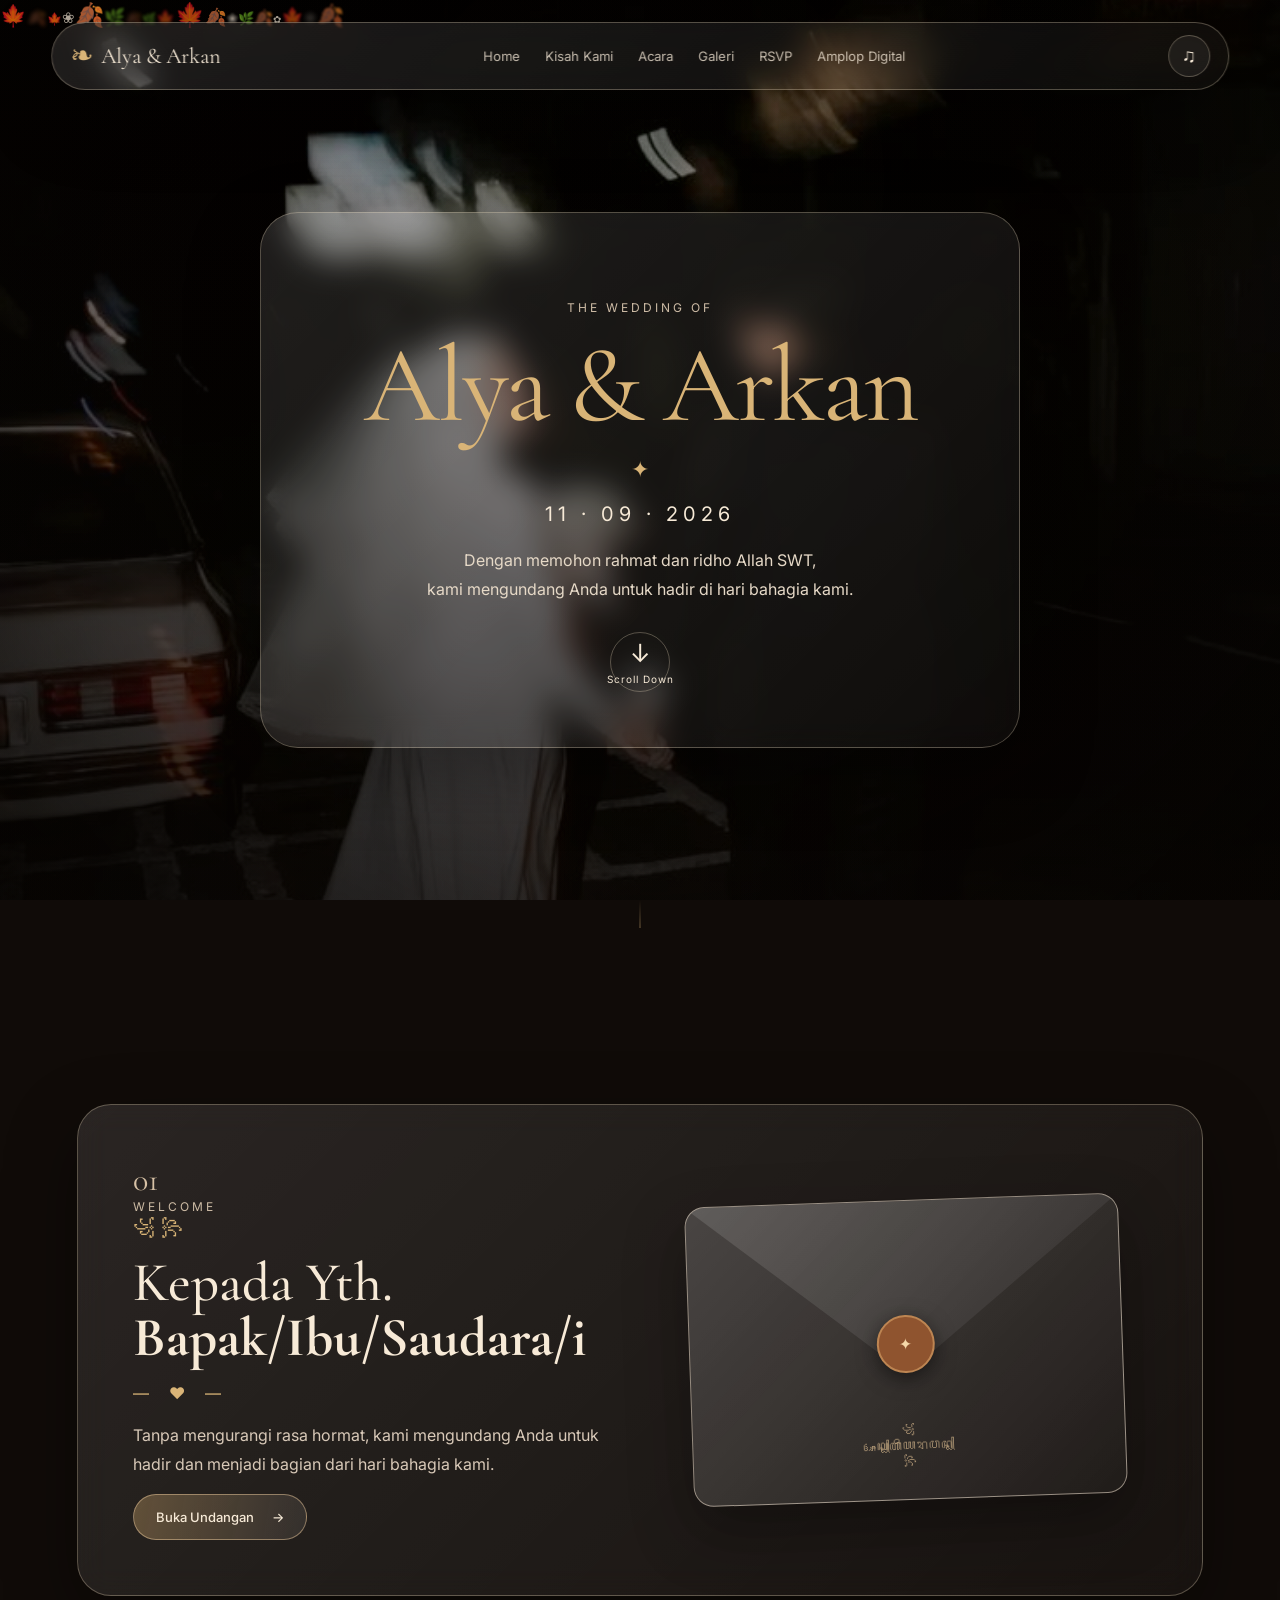
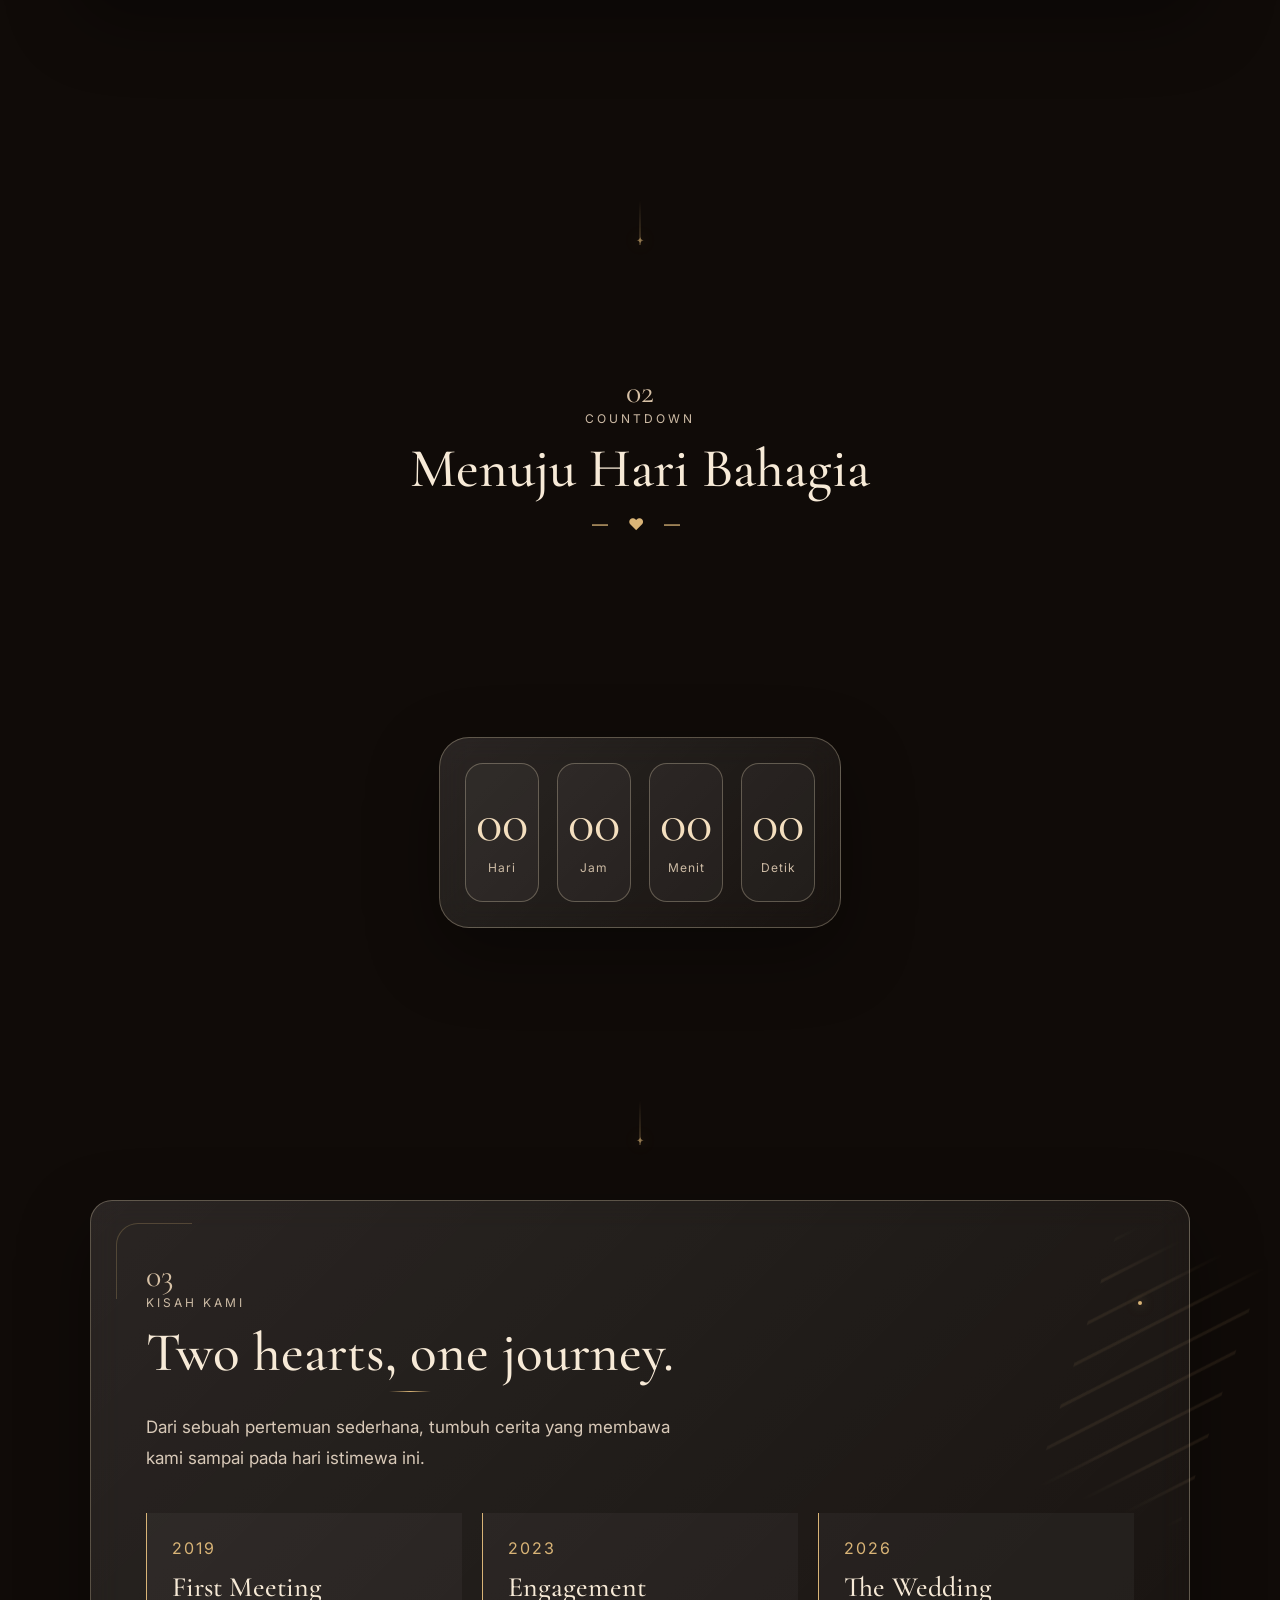
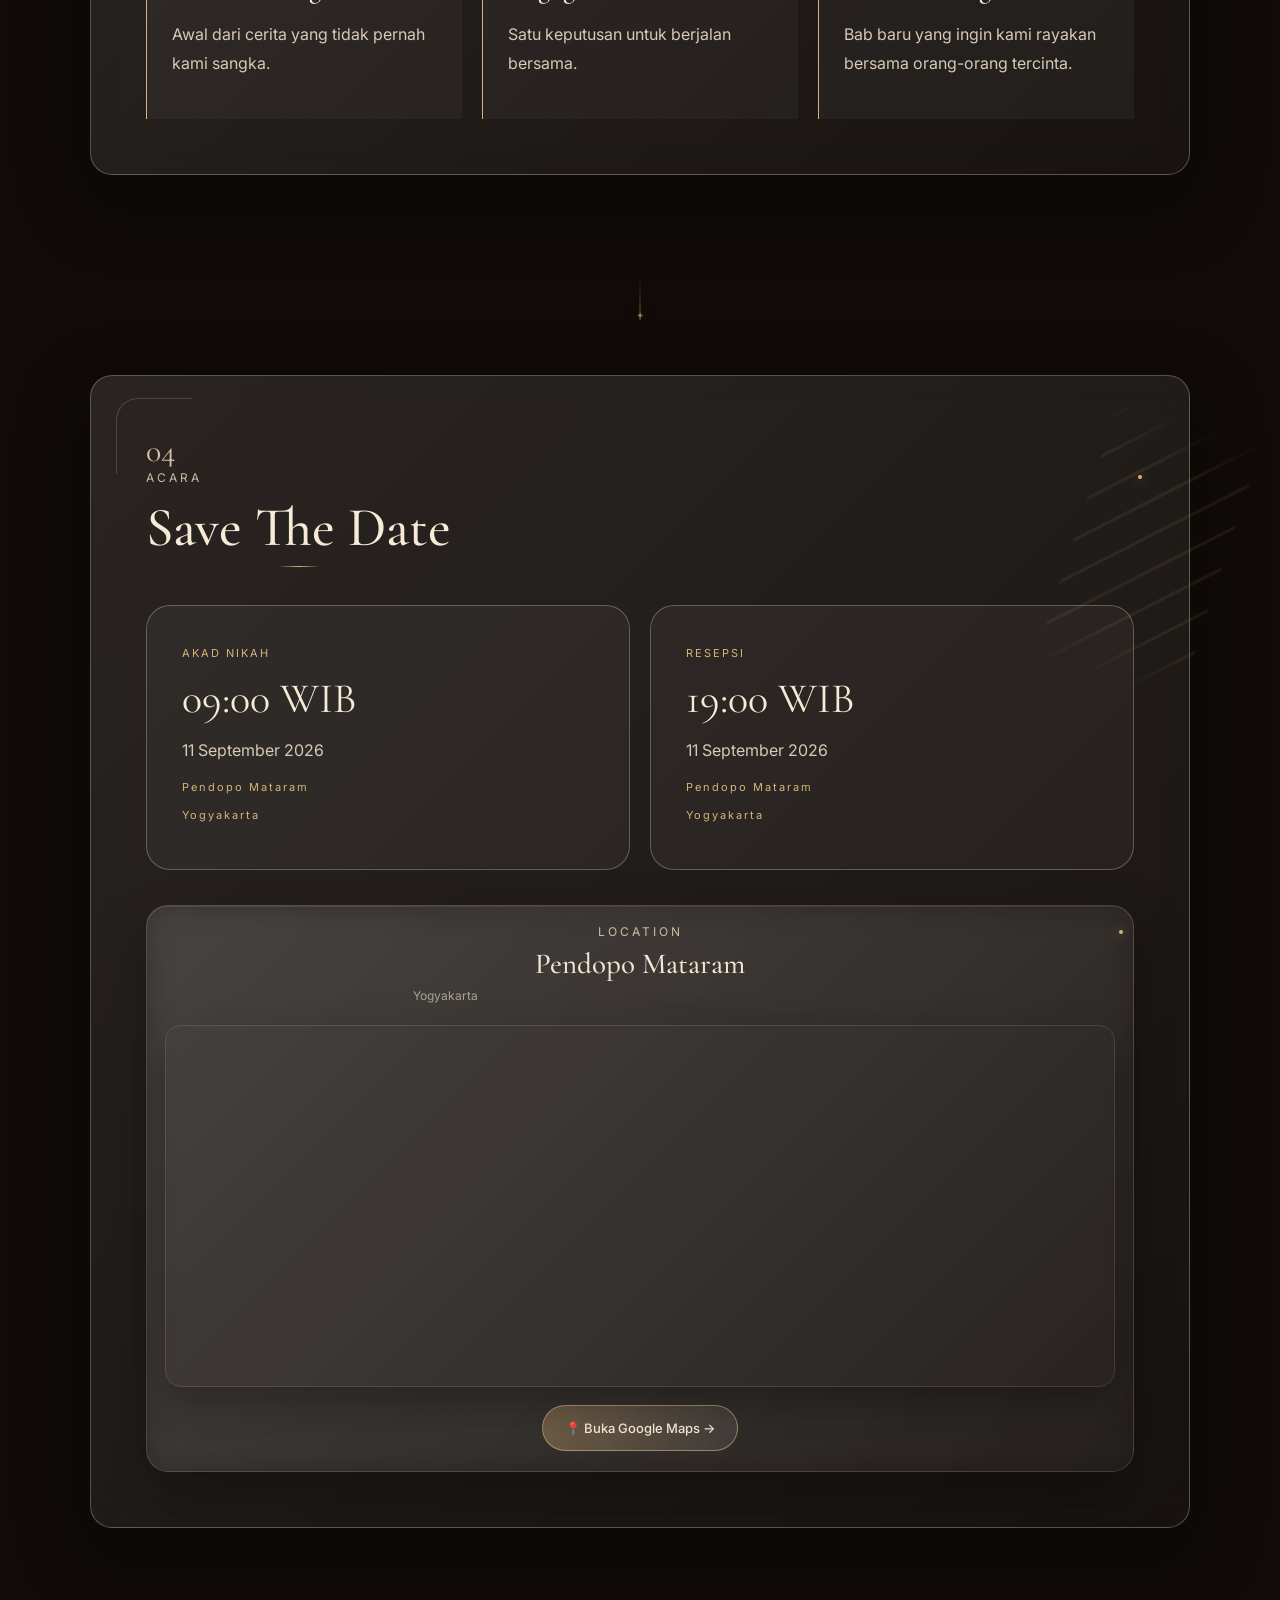
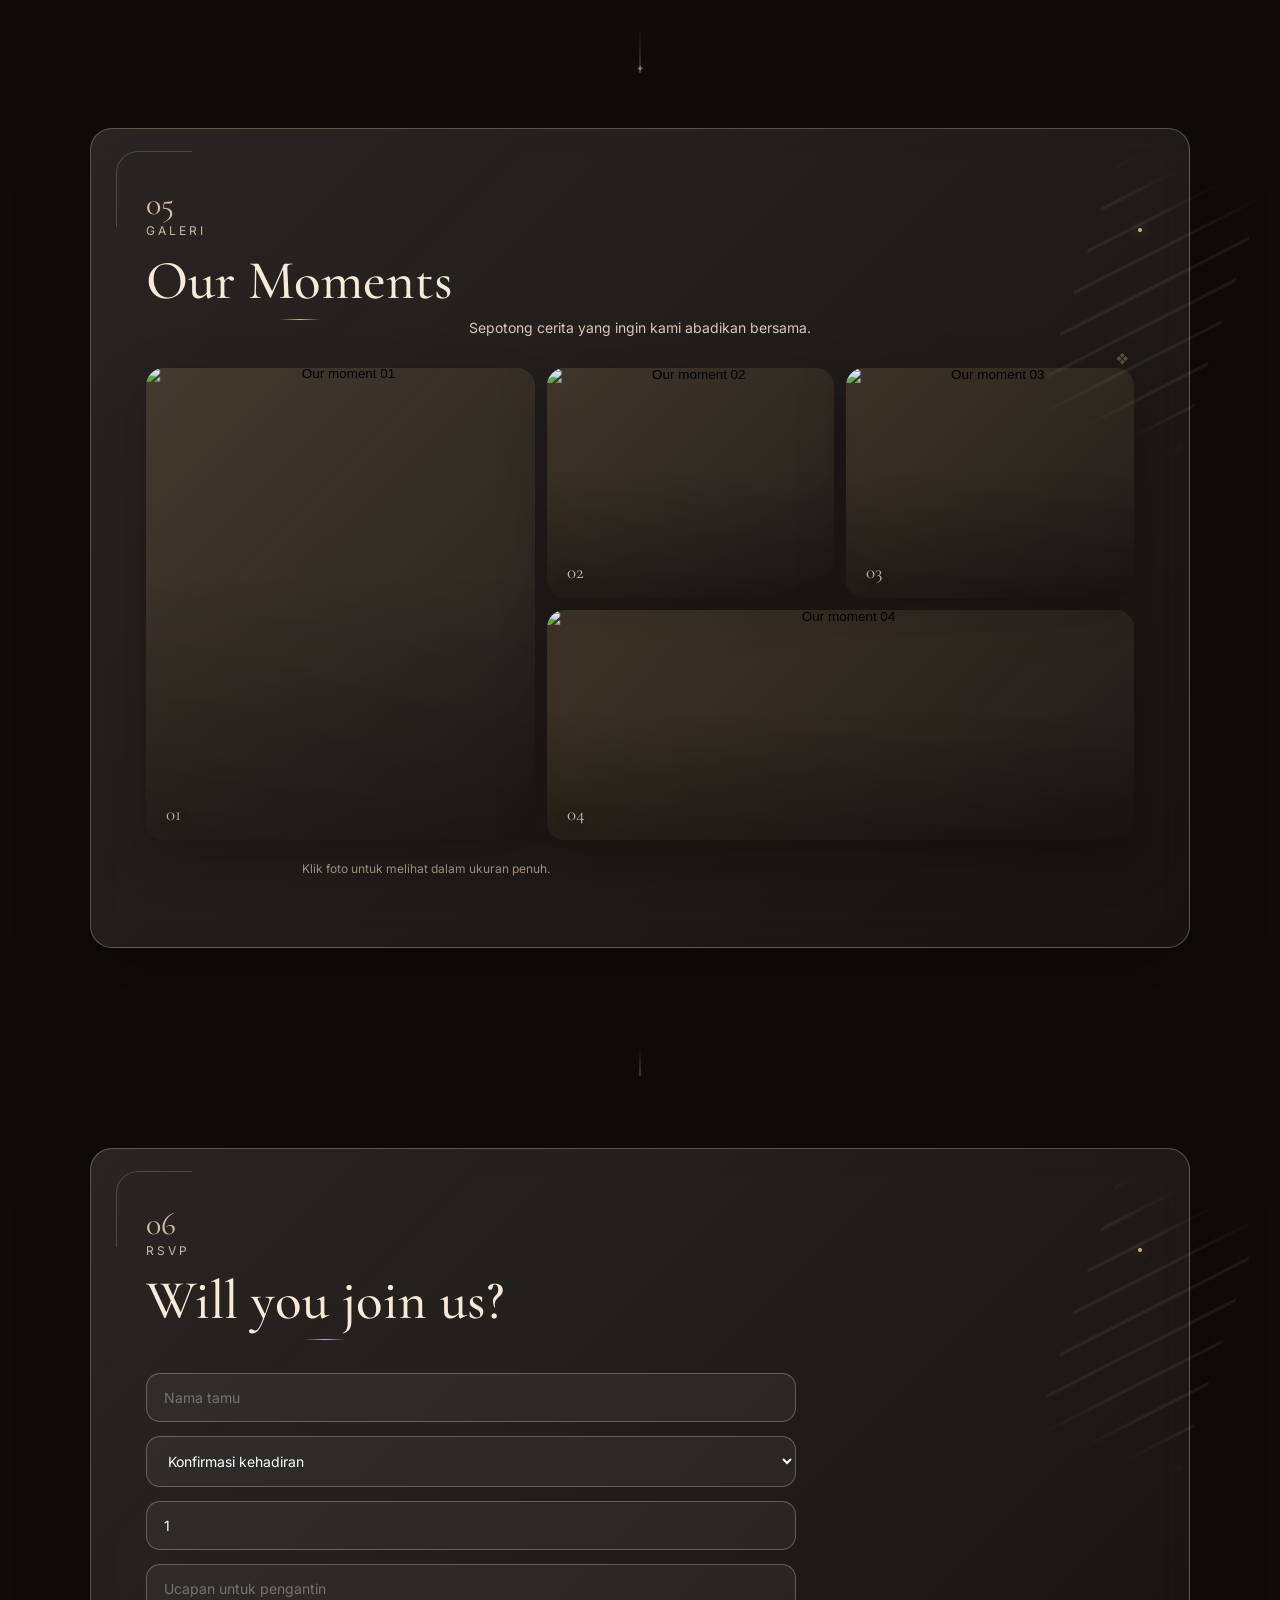
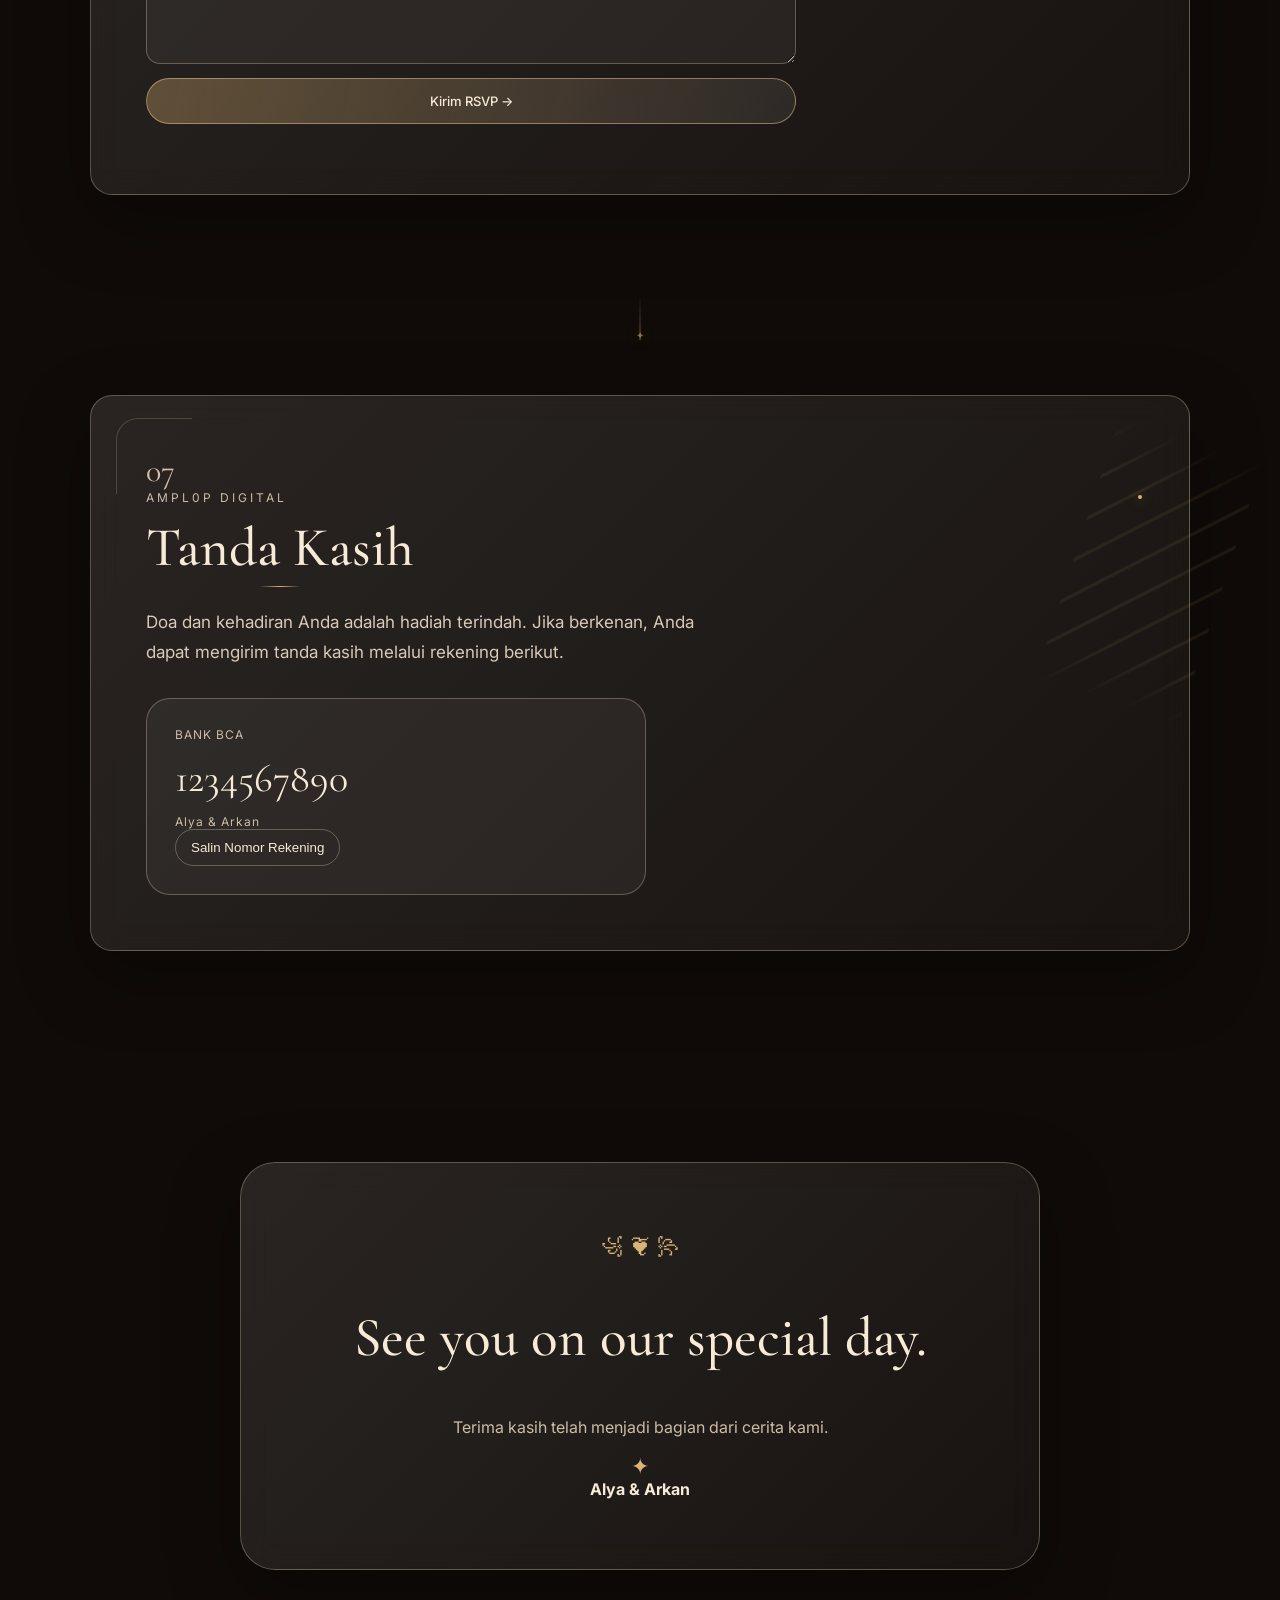
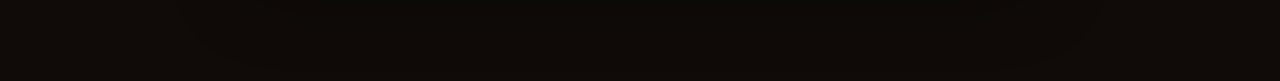
==== commit ada05f90: "update" ====
--- a/index.html
+++ b/index.html
@@ -366,9 +366,9 @@
     </section>
   </main>
 
-  <audio id="weddingAudio" loop preload="none">
-    <source src="" type="audio/mpeg">
-  </audio>
+  <audio id="weddingAudio" loop preload="metadata">
+  <source src="assets/music.mp3" type="audio/mpeg">
+</audio>
   <div id="toast" class="toast"></div>
   <script src="script.js"></script>
 </body>
